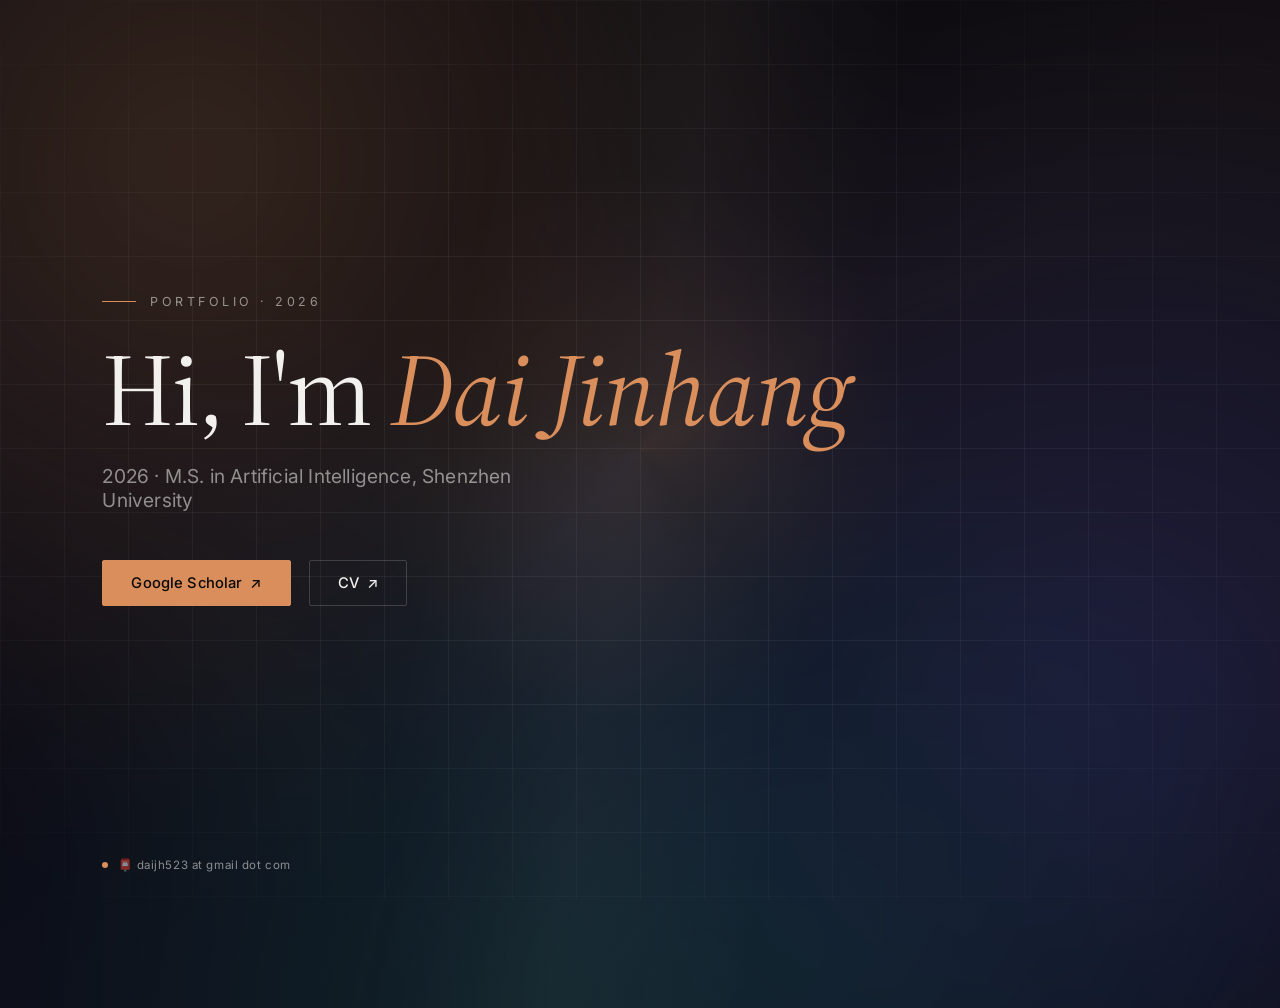
==== index.html @ af54b811 "Update index.html" ====
<!DOCTYPE html>
<html lang="en">
<head>
<meta charset="UTF-8">
<meta name="viewport" content="width=device-width, initial-scale=1.0">
<title>Dai Jinhang</title>

<!-- ====== 字体说明 ======
Claude / Anthropic 官方使用的 Styrene（无衬线）+ Tiempos（衬线）是付费商用字体，网页无法直接引用。
这里用 Google Fonts 里气质最接近的免费替代：
  - "Source Serif 4"  → 替代 Tiempos，衬线、克制、有编辑感，用在大标题上
  - "Inter"           → 替代 Styrene，几何感强的无衬线，用在小字与按钮上
如果你想换成别的字体，只需要改下面 <link> 里的字体名，以及 CSS 里 --font-serif / --font-sans 两个变量即可。
-->
<link rel="preconnect" href="https://fonts.googleapis.com">
<link rel="preconnect" href="https://fonts.gstatic.com" crossorigin>
<link href="https://fonts.googleapis.com/css2?family=Source+Serif+4:ital,opsz,wght@0,8..60,300;0,8..60,400;0,8..60,500;1,8..60,400&family=Inter:wght@300;400;500;600&display=swap" rel="stylesheet">

<style>
  :root {
    --font-serif: 'Source Serif 4', Georgia, serif;
    --font-sans: 'Inter', -apple-system, 'Segoe UI', sans-serif;
    --bg: #08080d;
    --fg: #f2f1ee;
    --muted: rgba(242, 241, 238, 0.55);
    --line: rgba(242, 241, 238, 0.18);
    --accent: #d98e5c; /* 暖橙色点缀，类似 Claude 品牌色，想换颜色改这里 */
    --mx: 50vw;
    --my: 50vh;
  }

  * { margin: 0; padding: 0; box-sizing: border-box; }

  html, body {
    width: 100%;
    height: 100%;
    overflow: hidden; /* 单屏不滚动 */
    background: var(--bg);
    color: var(--fg);
    font-family: var(--font-sans);
  }

  /* ====== 背景：细网格 + 缓慢流动的渐变光斑 ====== */
  .grid-bg {
    position: fixed;
    inset: 0;
    z-index: 0;
    background-image:
      linear-gradient(var(--line) 1px, transparent 1px),
      linear-gradient(90deg, var(--line) 1px, transparent 1px);
    background-size: 64px 64px;
    opacity: 0.35;
    mask-image: radial-gradient(ellipse 80% 70% at 50% 50%, #000 40%, transparent 100%);
    animation: gridDrift 24s linear infinite; /* 网格缓慢平移，制造流动感 */
  }

  @keyframes gridDrift {
    0%   { background-position: 0 0, 0 0; }
    100% { background-position: 64px 64px, 64px 64px; }
  }

  /* ====== 缓慢旋转的锥形光晕，叠加在网格上方，增加背景层次 ====== */
  .conic-glow {
    position: fixed;
    top: 50%;
    left: 50%;
    width: 120vmax;
    height: 120vmax;
    transform: translate(-50%, -50%);
    background: conic-gradient(
      from 0deg,
      transparent 0deg,
      rgba(217, 142, 92, 0.05) 60deg,
      transparent 140deg,
      rgba(99, 102, 241, 0.05) 220deg,
      transparent 300deg,
      transparent 360deg
    );
    animation: rotateSlow 40s linear infinite;
    z-index: 0;
    pointer-events: none;
  }

  @keyframes rotateSlow {
    0%   { transform: translate(-50%, -50%) rotate(0deg); }
    100% { transform: translate(-50%, -50%) rotate(360deg); }
  }

  /* ====== 漂浮光点粒子层，由 JS 生成若干个 .particle ====== */
  .particles {
    position: fixed;
    inset: 0;
    z-index: 1;
    pointer-events: none;
    overflow: hidden;
  }

  .particle {
    position: absolute;
    bottom: -10px;
    width: var(--size, 3px);
    height: var(--size, 3px);
    border-radius: 50%;
    background: var(--accent);
    opacity: 0;
    animation: floatUp linear infinite;
    animation-delay: var(--delay, 0s);
    animation-duration: var(--duration, 14s);
    left: var(--left, 50%);
  }

  @keyframes floatUp {
    0%   { transform: translateY(0) translateX(0); opacity: 0; }
    10%  { opacity: var(--opacity, 0.5); }
    90%  { opacity: var(--opacity, 0.5); }
    100% { transform: translateY(-105vh) translateX(var(--drift, 20px)); opacity: 0; }
  }

  /* ====== 一条缓慢扫过整屏的斜向光带，制造扫描/呼吸的科技感 ====== */
  .sweep {
    position: fixed;
    inset: -20% -20%;
    z-index: 1;
    pointer-events: none;
    background: linear-gradient(
      100deg,
      transparent 40%,
      rgba(242, 241, 238, 0.035) 50%,
      transparent 60%
    );
    animation: sweepMove 9s ease-in-out infinite;
  }

  @keyframes sweepMove {
    0%   { transform: translateX(-30%); }
    50%  { transform: translateX(30%); }
    100% { transform: translateX(-30%); }
  }

  .bg-gradient {
    position: fixed;
    top: -30%;
    left: -20%;
    width: 140%;
    height: 160%;
    background:
      radial-gradient(circle at 25% 30%, rgba(217, 142, 92, 0.22), transparent 40%),
      radial-gradient(circle at 78% 65%, rgba(99, 102, 241, 0.20), transparent 42%),
      radial-gradient(circle at 50% 90%, rgba(45, 212, 191, 0.14), transparent 45%);
    filter: blur(70px);
    animation: floatBg 18s ease-in-out infinite alternate;
    z-index: 0;
  }

  @keyframes floatBg {
    0%   { transform: translate(0, 0) scale(1); }
    50%  { transform: translate(3%, -4%) scale(1.06); }
    100% { transform: translate(-3%, 3%) scale(1.02); }
  }

  /* 鼠标跟随光晕 */
  .cursor-glow {
    position: fixed;
    top: 0; left: 0;
    width: 560px; height: 560px;
    pointer-events: none;
    background: radial-gradient(circle, rgba(217, 142, 92, 0.10), transparent 70%);
    transform: translate(calc(var(--mx) - 280px), calc(var(--my) - 280px));
    transition: transform 0.15s ease-out;
    z-index: 1;
  }

  /* ====== 主体布局：左右不对称，更有设计感 ====== */
  .container {
    position: relative;
    z-index: 2;
    width: 100%;
    height: 100%;
    display: flex;
    flex-direction: column;
    justify-content: center;
    padding: 0 8vw;
  }

  /* 顶部小标签，比如 “PORTFOLIO / 2026” 之类，纯装饰，可删可改 */
  .kicker {
    display: flex;
    align-items: center;
    gap: 14px;
    font-family: var(--font-sans);
    font-size: 0.78rem;
    letter-spacing: 0.28em;
    text-transform: uppercase;
    color: var(--muted);
    margin-bottom: 28px;
    animation: riseIn 1s ease-out;
  }

  .kicker::before {
    content: "";
    width: 34px;
    height: 1px;
    background: var(--accent);
  }

  /* 大标题 */
  .title {
    font-family: var(--font-serif);
    font-weight: 400;
    font-size: clamp(3rem, 8vw, 7rem);
    line-height: 1.02;
    letter-spacing: -0.02em;
    max-width: 18ch;
    animation: riseIn 1s ease-out 0.05s both;
  }

  .title em {
    font-style: italic;
    font-weight: 400;
    color: var(--accent);
  }

  @keyframes riseIn {
    0%   { opacity: 0; transform: translateY(26px); }
    100% { opacity: 1; transform: translateY(0); }
  }

  /* 副标题 —— 小字，想改文字内容去下面 HTML body 里改 */
  .subtitle {
    margin-top: 22px;
    font-family: var(--font-sans);
    font-size: clamp(0.95rem, 1.5vw, 1.2rem);
    font-weight: 400;
    color: var(--muted);
    letter-spacing: 0.01em;
    max-width: 42ch;
    animation: riseIn 1s ease-out 0.15s both;
  }

  /* 按钮区域 */
  .btn-group {
    margin-top: 48px;
    display: flex;
    gap: 18px;
    animation: riseIn 1s ease-out 0.25s both;
  }

  /* ====== 按钮样式：这一块决定按钮的外观，想改颜色/圆角/边框在这里改 ====== */
  .btn {
    position: relative;
    display: inline-flex;
    align-items: center;
    gap: 8px;
    padding: 13px 28px;
    font-family: var(--font-sans);
    font-size: 0.92rem;
    font-weight: 500;
    letter-spacing: 0.01em;
    color: var(--fg);
    text-decoration: none;
    border: 1px solid var(--line);
    border-radius: 2px; /* 想要更圆的按钮，把这里改成 999px */
    overflow: hidden;
    transition: transform 0.25s ease, border-color 0.25s ease, background 0.25s ease;
    cursor: pointer;
  }

  /* 按钮里的小箭头，纯装饰，不想要可以删掉 span.arrow 以及下面这段 */
  .btn .arrow {
    transition: transform 0.25s ease;
  }

  .btn:hover {
    border-color: var(--accent);
    transform: translateY(-3px);
  }

  .btn:hover .arrow {
    transform: translate(3px, -3px);
  }

  /* 主按钮（Google Scholar）——想单独换强调色改这里的 background */
  .btn.primary {
    background: var(--accent);
    border-color: var(--accent);
    color: #0a0a0a;
  }

  .btn.primary:hover {
    background: #e8a877;
    border-color: #e8a877;
  }

  /* 次按钮（CV） */
  .btn.ghost {
    background: transparent;
  }

  .btn.ghost:hover {
    background: rgba(242, 241, 238, 0.05);
  }

  /* 右下角坐标式小装饰文字，纯设计感元素，可删除整个 .coords 块 */
  .coords {
    position: fixed;
    bottom: 28px;
    right: 8vw;
    z-index: 2;
    font-family: var(--font-sans);
    font-size: 0.72rem;
    letter-spacing: 0.1em;
    color: var(--muted);
    animation: riseIn 1.2s ease-out 0.35s both;
  }

  /* 左下角同款小装饰，可删除 */
  .footer-note {
    position: fixed;
    bottom: 28px;
    left: 8vw;
    z-index: 2;
    display: flex;
    align-items: center;
    gap: 10px;
    font-family: var(--font-sans);
    font-size: 0.72rem;
    letter-spacing: 0.05em;
    color: var(--muted);
    animation: riseIn 1.2s ease-out 0.35s both;
  }

  .dot {
    width: 6px;
    height: 6px;
    border-radius: 50%;
    background: var(--accent);
    animation: pulse 2s ease-in-out infinite;
  }

  @keyframes pulse {
    0%, 100% { opacity: 1; }
    50% { opacity: 0.3; }
  }

</style>
</head>
<body>

  <div class="grid-bg"></div>
  <div class="bg-gradient"></div>
  <div class="conic-glow"></div>
  <div class="sweep"></div>
  <div class="particles" id="particles"></div> <!-- 漂浮光点由下方 JS 自动生成，数量可在 script 里改 -->
  <div class="cursor-glow"></div>

  <div class="container">

    <!-- 顶部小标签，可改文字或删除整个 div -->
    <div class="kicker">Portfolio &middot; 2026</div>

    <!-- 大标题：想改名字，改双引号内文字。<em>...</em> 包裹的部分会显示为强调色斜体 -->
    <h1 class="title">Hi, I'm <em>Dai Jinhang</em></h1>

    <!-- 副标题小字，想改文字直接改这一行 -->
    <p class="subtitle">2026 &middot; M.S. in Artificial Intelligence, Shenzhen University</p>

    <!-- ====== 按钮区：href 换成你的真实链接，文字在 <a> 标签中间改 ====== -->
    <div class="btn-group">

      <!-- 按钮1：Google Scholar —— 换成你自己的主页链接 -->
      <a class="btn primary" href="https://scholar.google.com/citations?user=你的ID" target="_blank" rel="noopener noreferrer">
        Google Scholar <span class="arrow">&#8599;</span>
      </a>

      <!-- 按钮2：CV —— 换成你的简历文件路径或网盘链接 -->
      <a class="btn ghost" href="CV.pdf" target="_blank" rel="noopener noreferrer">
        CV <span class="arrow">&#8599;</span>
      </a>

    </div>

  </div>

  <!-- 左下角小状态标，纯装饰，可删除 -->
  <div class="footer-note">
    <span class="dot"></span>
    📮 daijh523 at gmail dot com
  </div>

  

  // ====== 生成漂浮光点粒子 ======
  // PARTICLE_COUNT 控制粒子数量，想要更热闹/更安静，改这个数字即可
  const PARTICLE_COUNT = 26;
  const particleContainer = document.getElementById('particles');

  for (let i = 0; i < PARTICLE_COUNT; i++) {
    const p = document.createElement('div');
    p.className = 'particle';
    p.style.setProperty('--left', Math.random() * 100 + '%');
    p.style.setProperty('--size', (Math.random() * 2.5 + 1.5) + 'px');
    p.style.setProperty('--duration', (Math.random() * 12 + 12) + 's'); // 12~24 秒漂浮一次
    p.style.setProperty('--delay', (Math.random() * -24) + 's'); // 负延迟让粒子一开始就分散在各个位置
    p.style.setProperty('--opacity', (Math.random() * 0.4 + 0.15).toFixed(2));
    p.style.setProperty('--drift', (Math.random() * 60 - 30) + 'px'); // 上升过程中的左右漂移幅度
    particleContainer.appendChild(p);
  }
</script>

</body>
</html>
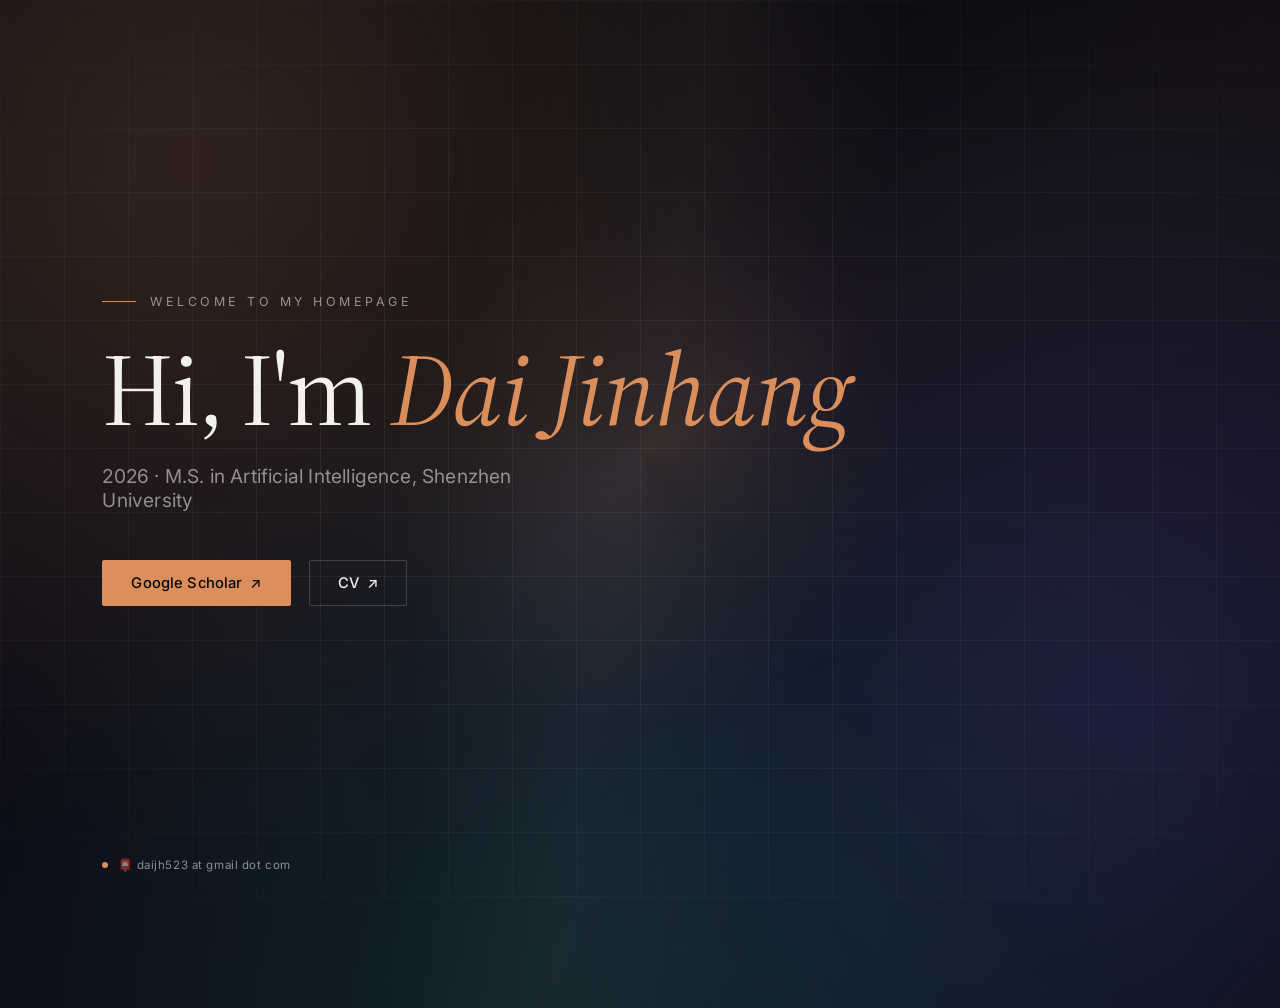
==== commit 1062898e: "Update index.html" ====
--- a/index.html
+++ b/index.html
@@ -6,11 +6,7 @@
 <title>Dai Jinhang</title>
 
 <!-- ====== 字体说明 ======
-Claude / Anthropic 官方使用的 Styrene（无衬线）+ Tiempos（衬线）是付费商用字体，网页无法直接引用。
-这里用 Google Fonts 里气质最接近的免费替代：
-  - "Source Serif 4"  → 替代 Tiempos，衬线、克制、有编辑感，用在大标题上
-  - "Inter"           → 替代 Styrene，几何感强的无衬线，用在小字与按钮上
-如果你想换成别的字体，只需要改下面 <link> 里的字体名，以及 CSS 里 --font-serif / --font-sans 两个变量即可。
+只需要改下面 <link> 里的字体名，以及 CSS 里 --font-serif / --font-sans 两个变量即可。
 -->
 <link rel="preconnect" href="https://fonts.googleapis.com">
 <link rel="preconnect" href="https://fonts.gstatic.com" crossorigin>
@@ -356,7 +352,7 @@
   <div class="container">
 
     <!-- 顶部小标签，可改文字或删除整个 div -->
-    <div class="kicker">Portfolio &middot; 2026</div>
+    <div class="kicker">Welcome to my homepage</div>
 
     <!-- 大标题：想改名字，改双引号内文字。<em>...</em> 包裹的部分会显示为强调色斜体 -->
     <h1 class="title">Hi, I'm <em>Dai Jinhang</em></h1>
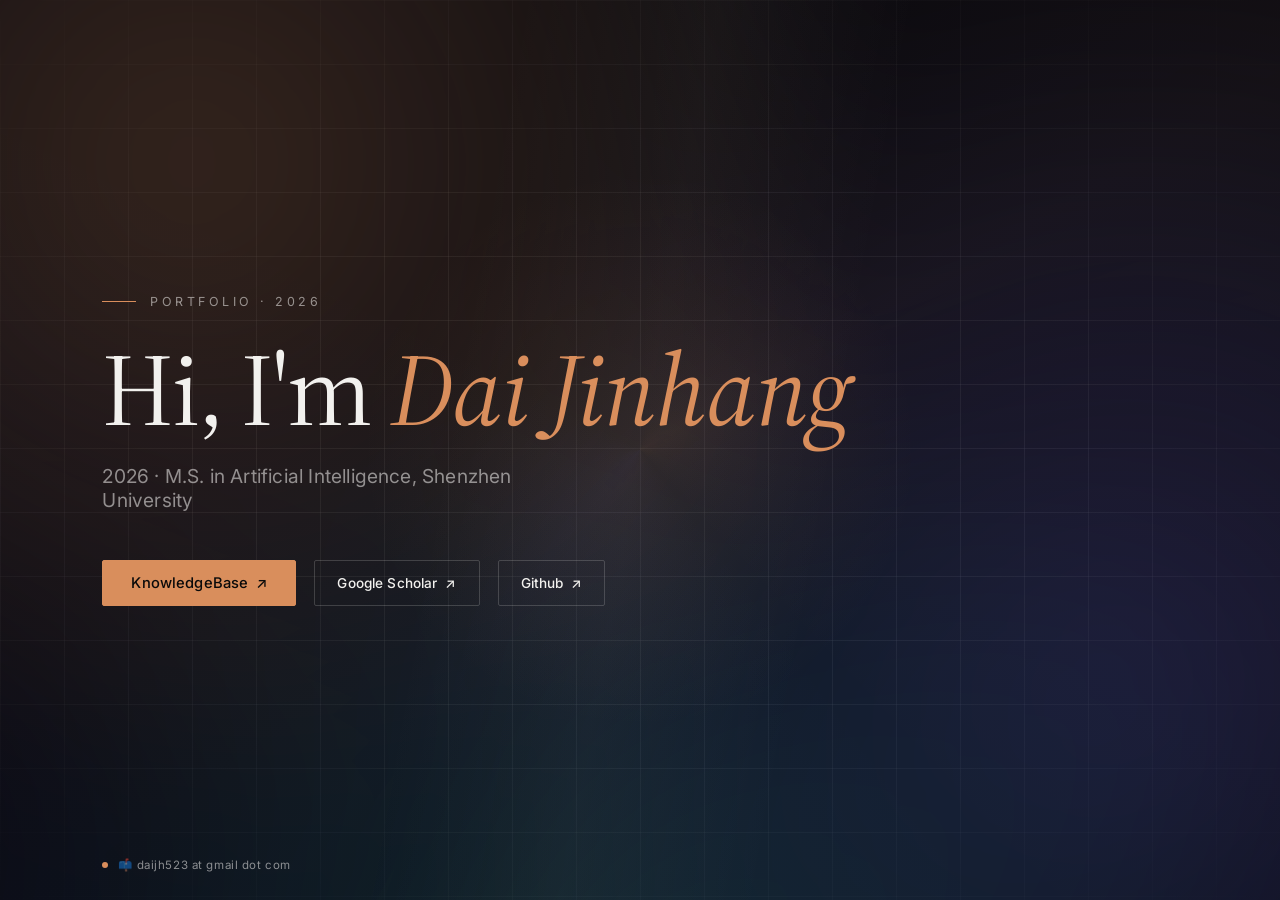
==== commit 9187eb18: "Update index.html" ====
--- a/index.html
+++ b/index.html
@@ -6,7 +6,11 @@
 <title>Dai Jinhang</title>
 
 <!-- ====== 字体说明 ======
-只需要改下面 <link> 里的字体名，以及 CSS 里 --font-serif / --font-sans 两个变量即可。
+Claude / Anthropic 官方使用的 Styrene（无衬线）+ Tiempos（衬线）是付费商用字体，网页无法直接引用。
+这里用 Google Fonts 里气质最接近的免费替代：
+  - "Source Serif 4"  → 替代 Tiempos，衬线、克制、有编辑感，用在大标题上
+  - "Inter"           → 替代 Styrene，几何感强的无衬线，用在小字与按钮上
+如果你想换成别的字体，只需要改下面 <link> 里的字体名，以及 CSS 里 --font-serif / --font-sans 两个变量即可。
 -->
 <link rel="preconnect" href="https://fonts.googleapis.com">
 <link rel="preconnect" href="https://fonts.gstatic.com" crossorigin>
@@ -287,9 +291,11 @@
     border-color: #e8a877;
   }
 
-  /* 次按钮（CV） */
+  /* 次按钮（Google Scholar / Github），尺寸稍小，跟随主按钮排列 */
   .btn.ghost {
     background: transparent;
+    padding: 10px 22px;
+    font-size: 0.85rem;
   }
 
   .btn.ghost:hover {
@@ -352,7 +358,7 @@
   <div class="container">
 
     <!-- 顶部小标签，可改文字或删除整个 div -->
-    <div class="kicker">Welcome to my homepage</div>
+    <div class="kicker">Portfolio &middot; 2026</div>
 
     <!-- 大标题：想改名字，改双引号内文字。<em>...</em> 包裹的部分会显示为强调色斜体 -->
     <h1 class="title">Hi, I'm <em>Dai Jinhang</em></h1>
@@ -363,14 +369,19 @@
     <!-- ====== 按钮区：href 换成你的真实链接，文字在 <a> 标签中间改 ====== -->
     <div class="btn-group">
 
-      <!-- 按钮1：Google Scholar —— 换成你自己的主页链接 -->
-      <a class="btn primary" href="https://scholar.google.com/citations?user=你的ID" target="_blank" rel="noopener noreferrer">
+      <!-- 主按钮：KnowledgeBase —— 换成你自己的知识库链接 -->
+      <a class="btn primary" href="https://demo-djh.github.io/knowledge-base" target="_blank" rel="noopener noreferrer">
+        KnowledgeBase <span class="arrow">&#8599;</span>
+      </a>
+
+      <!-- 次按钮1：Google Scholar —— 换成你自己的主页链接 -->
+      <a class="btn ghost" href="https://scholar.google.com/citations?user=35IWqc8AAAAJ" target="_blank" rel="noopener noreferrer">
         Google Scholar <span class="arrow">&#8599;</span>
       </a>
 
-      <!-- 按钮2：CV —— 换成你的简历文件路径或网盘链接 -->
-      <a class="btn ghost" href="CV.pdf" target="_blank" rel="noopener noreferrer">
-        CV <span class="arrow">&#8599;</span>
+      <!-- 次按钮2：Github —— 换成你自己的 Github 主页链接 -->
+      <a class="btn ghost" href="https://demo-djh.github.io" target="_blank" rel="noopener noreferrer">
+        Github <span class="arrow">&#8599;</span>
       </a>
 
     </div>
@@ -380,10 +391,16 @@
   <!-- 左下角小状态标，纯装饰，可删除 -->
   <div class="footer-note">
     <span class="dot"></span>
-    📮 daijh523 at gmail dot com
+    📫 daijh523 at gmail dot com
   </div>
 
-  
+ 
+
+<script>
+  document.addEventListener('mousemove', function (e) {
+    document.documentElement.style.setProperty('--mx', e.clientX + 'px');
+    document.documentElement.style.setProperty('--my', e.clientY + 'px');
+  });
 
   // ====== 生成漂浮光点粒子 ======
   // PARTICLE_COUNT 控制粒子数量，想要更热闹/更安静，改这个数字即可
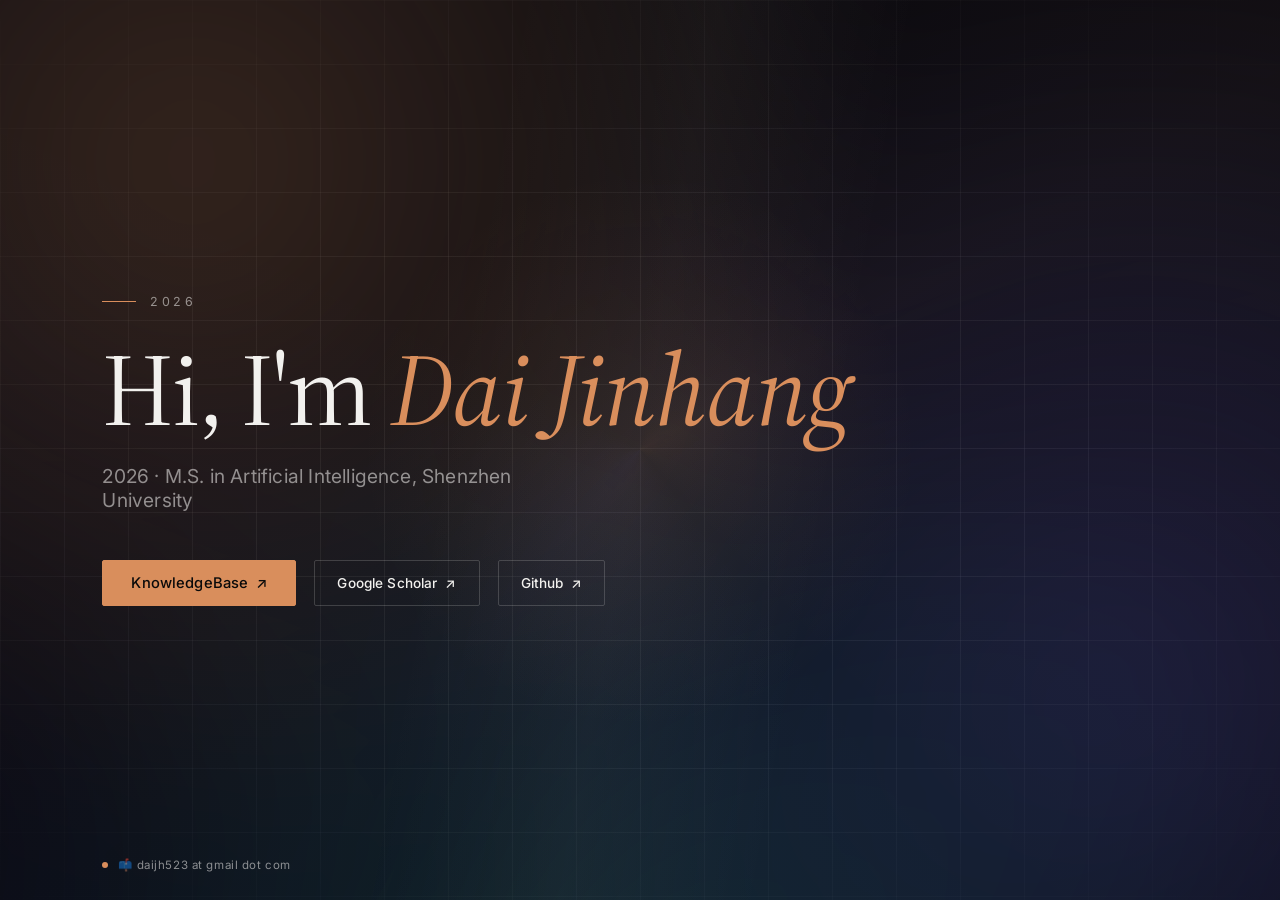
==== commit 25ef906c: "Update index.html" ====
--- a/index.html
+++ b/index.html
@@ -358,7 +358,7 @@
   <div class="container">
 
     <!-- 顶部小标签，可改文字或删除整个 div -->
-    <div class="kicker">Portfolio &middot; 2026</div>
+    <div class="kicker">2026</div>
 
     <!-- 大标题：想改名字，改双引号内文字。<em>...</em> 包裹的部分会显示为强调色斜体 -->
     <h1 class="title">Hi, I'm <em>Dai Jinhang</em></h1>
@@ -380,7 +380,7 @@
       </a>
 
       <!-- 次按钮2：Github —— 换成你自己的 Github 主页链接 -->
-      <a class="btn ghost" href="https://demo-djh.github.io" target="_blank" rel="noopener noreferrer">
+      <a class="btn ghost" href="https://github.com/demo-djh" target="_blank" rel="noopener noreferrer">
         Github <span class="arrow">&#8599;</span>
       </a>
 
